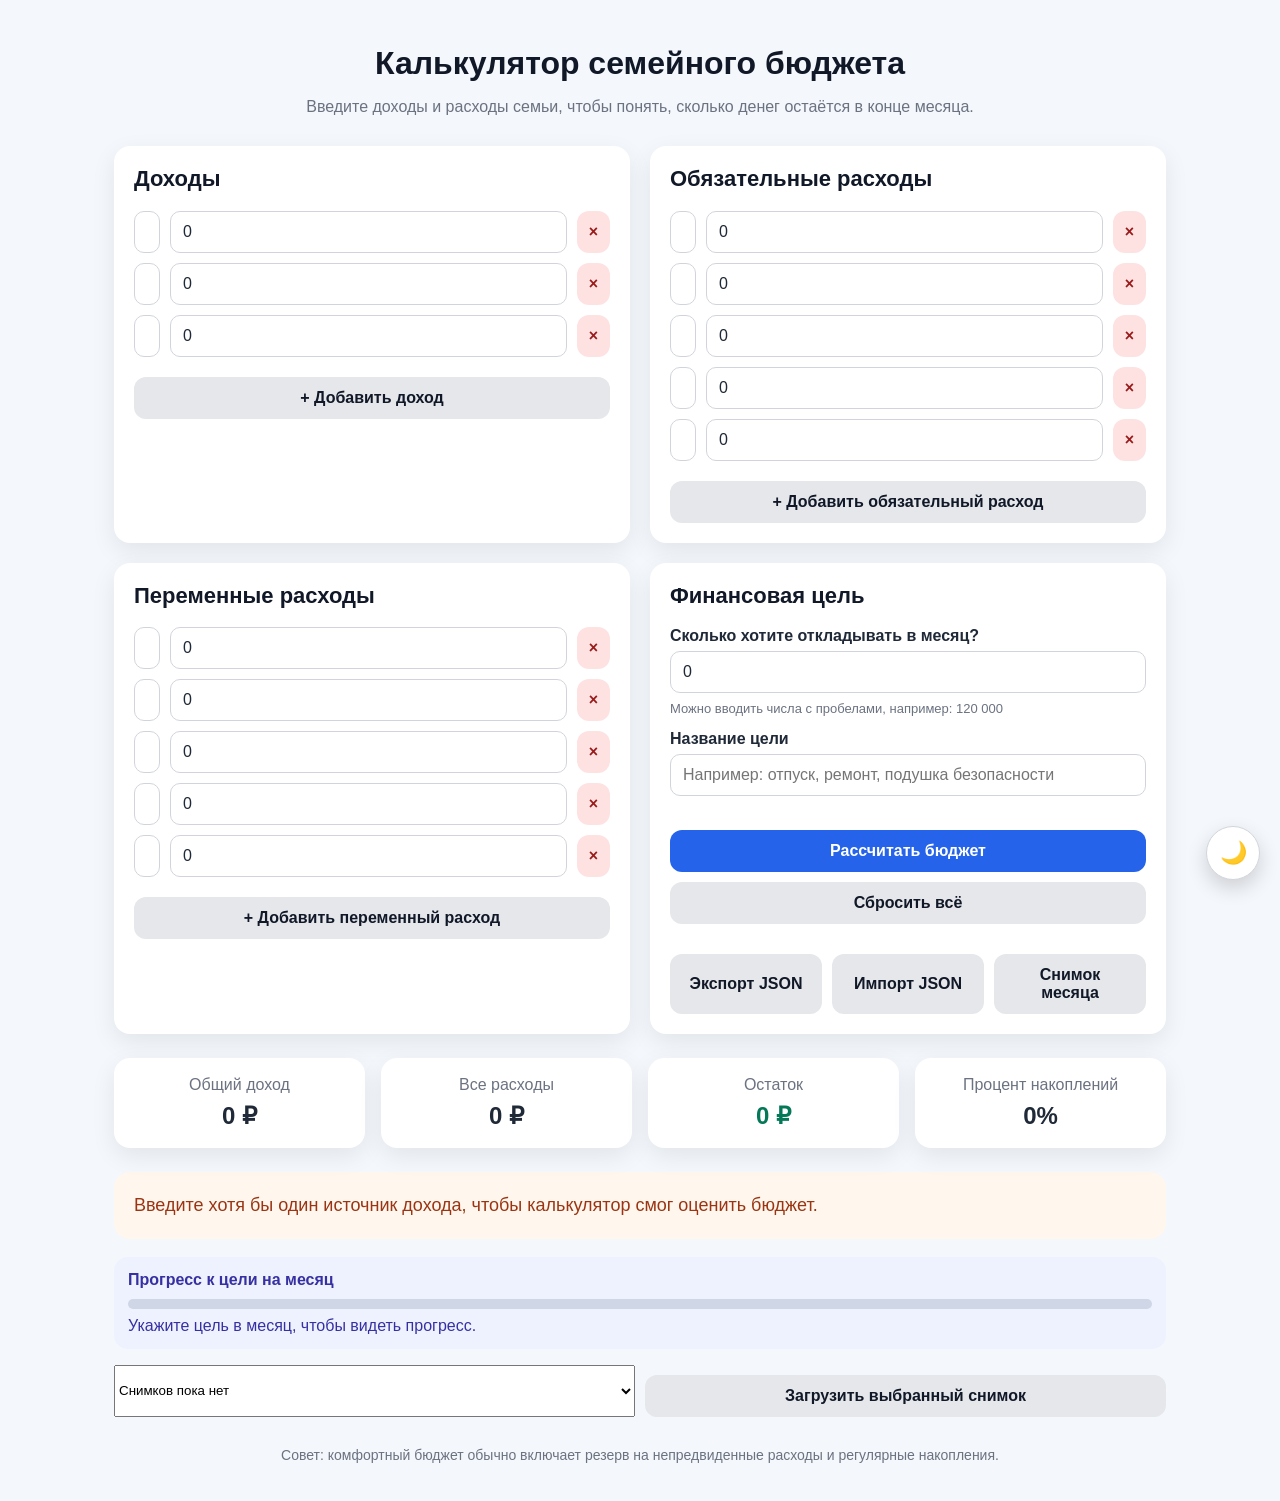
==== calculator.html @ ded3f7fc "Refresh landing with animated background, creative typography, and PWA support. Add vibrant gradient" ====
<!DOCTYPE html>
<html lang="ru">
<head>
  <meta charset="UTF-8" />
  <meta name="viewport" content="width=device-width, initial-scale=1.0" />
  <meta name="description" content="Калькулятор семейного бюджета: доходы, расходы, цели и накопления." />
  <meta name="theme-color" content="#2563eb" />
  <meta name="apple-mobile-web-app-capable" content="yes" />
  <meta name="apple-mobile-web-app-title" content="Семейный бюджет" />
  <link rel="manifest" href="./manifest.webmanifest" />
  <link rel="icon" href="./icons/icon.svg" type="image/svg+xml" />
  <link rel="apple-touch-icon" href="./icons/icon.svg" />

  <style>
    /*
      ================================
      КАЛЬКУЛЯТОР СЕМЕЙНОГО БЮДЖЕТА
      ================================

      Что умеет:
      1. Считает общий доход семьи.
      2. Считает обязательные расходы.
      3. Считает переменные расходы.
      4. Показывает остаток бюджета.
      5. Показывает процент накоплений.
      6. Даёт простую финансовую рекомендацию.
      7. Позволяет добавлять свои статьи доходов и расходов.
      8. Сохраняет данные в браузере через localStorage.

      Как использовать:
      - Откройте файл в браузере или вставьте код в онлайн HTML-редактор.
      - Введите доходы и расходы.
      - Нажмите "Рассчитать бюджет".
      - Данные сохраняются автоматически.
    */

    :root {
      --bg: #f4f7fb;
      --text: #1f2937;
      --title: #111827;
      --muted: #6b7280;
      --card-bg: #ffffff;
      --input-bg: #ffffff;
      --input-border: #d1d5db;
      --focus-ring: rgba(37, 99, 235, 0.15);
      --shadow: 0 8px 24px rgba(0, 0, 0, 0.08);
      --btn-primary-bg: #2563eb;
      --btn-primary-hover: #1d4ed8;
      --btn-secondary-bg: #e5e7eb;
      --btn-secondary-text: #111827;
      --btn-secondary-hover: #d1d5db;
      --btn-danger-bg: #fee2e2;
      --btn-danger-text: #991b1b;
      --btn-danger-hover: #fecaca;
      --recommendation-bg: #ecfdf5;
      --recommendation-text: #065f46;
      --recommendation-warning-bg: #fff7ed;
      --recommendation-warning-text: #9a3412;
      --recommendation-danger-bg: #fef2f2;
      --recommendation-danger-text: #991b1b;
      --positive: #047857;
      --negative: #dc2626;
      --theme-toggle-shadow: 0 8px 20px rgba(0, 0, 0, 0.16);
      --info-bg: #eef2ff;
      --info-text: #3730a3;
    }

    [data-theme="dark"] {
      --bg: #0f172a;
      --text: #e2e8f0;
      --title: #f8fafc;
      --muted: #94a3b8;
      --card-bg: #1e293b;
      --input-bg: #0f172a;
      --input-border: #334155;
      --focus-ring: rgba(96, 165, 250, 0.3);
      --shadow: 0 8px 24px rgba(2, 6, 23, 0.5);
      --btn-primary-bg: #3b82f6;
      --btn-primary-hover: #2563eb;
      --btn-secondary-bg: #334155;
      --btn-secondary-text: #e2e8f0;
      --btn-secondary-hover: #475569;
      --btn-danger-bg: #7f1d1d;
      --btn-danger-text: #fecaca;
      --btn-danger-hover: #991b1b;
      --recommendation-bg: #052e2b;
      --recommendation-text: #a7f3d0;
      --recommendation-warning-bg: #451a03;
      --recommendation-warning-text: #fdba74;
      --recommendation-danger-bg: #450a0a;
      --recommendation-danger-text: #fecaca;
      --positive: #34d399;
      --negative: #f87171;
      --theme-toggle-shadow: 0 8px 20px rgba(2, 6, 23, 0.6);
      --info-bg: #1e1b4b;
      --info-text: #c7d2fe;
    }

    * {
      box-sizing: border-box;
    }

    body {
      margin: 0;
      font-family: Arial, sans-serif;
      background: var(--bg);
      color: var(--text);
      transition: background 0.25s ease, color 0.25s ease;
    }

    .container {
      max-width: 1100px;
      margin: 0 auto;
      padding: 24px;
    }

    h1 {
      text-align: center;
      margin-bottom: 8px;
      color: var(--title);
    }

    .subtitle {
      text-align: center;
      color: var(--muted);
      margin-bottom: 30px;
    }

    .grid {
      display: grid;
      grid-template-columns: repeat(2, 1fr);
      gap: 20px;
    }

    @media (max-width: 800px) {
      .grid {
        grid-template-columns: 1fr;
      }
    }

    .card {
      background: var(--card-bg);
      border-radius: 16px;
      padding: 20px;
      box-shadow: var(--shadow);
      transition: background 0.25s ease, box-shadow 0.25s ease;
    }

    .card h2 {
      margin-top: 0;
      font-size: 22px;
      color: var(--title);
    }

    .field {
      margin-bottom: 14px;
    }

    label {
      display: block;
      margin-bottom: 6px;
      font-weight: 600;
    }

    input {
      width: 100%;
      padding: 11px 12px;
      border: 1px solid var(--input-border);
      background: var(--input-bg);
      color: var(--text);
      border-radius: 10px;
      font-size: 16px;
      outline: none;
      transition: border-color 0.2s ease, box-shadow 0.2s ease, background 0.25s ease, color 0.25s ease;
    }

    input:focus {
      border-color: #2563eb;
      box-shadow: 0 0 0 3px var(--focus-ring);
    }

    .row {
      display: flex;
      gap: 10px;
      margin-bottom: 10px;
    }

    .row input:first-child {
      flex: 2;
    }

    .row input:last-child {
      flex: 1;
    }

    button {
      border: none;
      border-radius: 12px;
      padding: 12px 16px;
      font-size: 16px;
      cursor: pointer;
      font-weight: 700;
      transition: 0.2s;
    }

    .btn-primary {
      background: var(--btn-primary-bg);
      color: white;
      width: 100%;
      margin-top: 20px;
    }

    .btn-primary:hover {
      background: var(--btn-primary-hover);
    }

    .btn-secondary {
      background: var(--btn-secondary-bg);
      color: var(--btn-secondary-text);
      width: 100%;
      margin-top: 10px;
    }

    .btn-secondary:hover {
      background: var(--btn-secondary-hover);
    }

    .btn-danger {
      background: var(--btn-danger-bg);
      color: var(--btn-danger-text);
      padding: 10px 12px;
    }

    .btn-danger:hover {
      background: var(--btn-danger-hover);
    }

    .summary {
      margin-top: 24px;
      display: grid;
      grid-template-columns: repeat(4, 1fr);
      gap: 16px;
    }

    @media (max-width: 900px) {
      .summary {
        grid-template-columns: repeat(2, 1fr);
      }
    }

    @media (max-width: 500px) {
      .summary {
        grid-template-columns: 1fr;
      }
    }

    .summary-item {
      background: var(--card-bg);
      padding: 18px;
      border-radius: 16px;
      box-shadow: var(--shadow);
      text-align: center;
      transition: background 0.25s ease, box-shadow 0.25s ease;
    }

    .summary-item span {
      display: block;
      color: var(--muted);
      margin-bottom: 8px;
    }

    .summary-item strong {
      font-size: 24px;
    }

    .positive {
      color: var(--positive);
    }

    .negative {
      color: var(--negative);
    }

    .recommendation {
      margin-top: 24px;
      padding: 20px;
      border-radius: 16px;
      background: var(--recommendation-bg);
      color: var(--recommendation-text);
      font-size: 18px;
      line-height: 1.5;
      transition: background 0.25s ease, color 0.25s ease;
    }

    .recommendation.warning {
      background: var(--recommendation-warning-bg);
      color: var(--recommendation-warning-text);
    }

    .recommendation.danger {
      background: var(--recommendation-danger-bg);
      color: var(--recommendation-danger-text);
    }

    .footer-note {
      margin-top: 30px;
      text-align: center;
      color: var(--muted);
      font-size: 14px;
    }

    .theme-toggle {
      position: fixed;
      right: 20px;
      bottom: 20px;
      width: 54px;
      height: 54px;
      border-radius: 50%;
      border: 1px solid var(--input-border);
      background: var(--card-bg);
      color: var(--text);
      box-shadow: var(--theme-toggle-shadow);
      z-index: 1000;
      font-size: 22px;
      line-height: 1;
      display: inline-flex;
      align-items: center;
      justify-content: center;
      margin: 0;
    }

    .theme-toggle:hover {
      transform: translateY(-2px);
    }

    .toolbar {
      margin-top: 20px;
      display: grid;
      grid-template-columns: repeat(3, minmax(0, 1fr));
      gap: 10px;
    }

    @media (max-width: 800px) {
      .toolbar {
        grid-template-columns: 1fr;
      }
    }

    .field-help {
      margin-top: 8px;
      color: var(--muted);
      font-size: 13px;
    }

    .form-message {
      margin-top: 10px;
      padding: 10px 12px;
      border-radius: 10px;
      background: var(--recommendation-warning-bg);
      color: var(--recommendation-warning-text);
      font-size: 14px;
      display: none;
    }

    .goal-progress {
      margin-top: 18px;
      padding: 14px;
      border-radius: 14px;
      background: var(--info-bg);
      color: var(--info-text);
    }

    .goal-progress-bar {
      height: 10px;
      border-radius: 999px;
      background: rgba(148, 163, 184, 0.35);
      overflow: hidden;
      margin: 10px 0 8px;
    }

    .goal-progress-fill {
      height: 100%;
      width: 0%;
      background: var(--btn-primary-bg);
      transition: width 0.25s ease;
    }

    .history-panel {
      margin-top: 16px;
      display: grid;
      grid-template-columns: 1fr 1fr;
      gap: 10px;
    }

    @media (max-width: 700px) {
      .history-panel {
        grid-template-columns: 1fr;
      }
    }
  </style>
</head>

<body>
  <div class="container">
    <h1>Калькулятор семейного бюджета</h1>
    <p class="subtitle">
      Введите доходы и расходы семьи, чтобы понять, сколько денег остаётся в конце месяца.
    </p>

    <div class="grid">
      <div class="card">
        <h2>Доходы</h2>

        <div id="incomeList"></div>

        <button class="btn-secondary" onclick="addRow('incomeList', 'Новый доход')">
          + Добавить доход
        </button>
      </div>

      <div class="card">
        <h2>Обязательные расходы</h2>

        <div id="fixedExpenseList"></div>

        <button class="btn-secondary" onclick="addRow('fixedExpenseList', 'Новый расход')">
          + Добавить обязательный расход
        </button>
      </div>

      <div class="card">
        <h2>Переменные расходы</h2>

        <div id="variableExpenseList"></div>

        <button class="btn-secondary" onclick="addRow('variableExpenseList', 'Новый расход')">
          + Добавить переменный расход
        </button>
      </div>

      <div class="card">
        <h2>Финансовая цель</h2>

        <div class="field">
          <label>Сколько хотите откладывать в месяц?</label>
          <input type="text" id="savingGoal" placeholder="Например: 20 000" inputmode="numeric" />
          <div class="field-help">Можно вводить числа с пробелами, например: 120 000</div>
        </div>

        <div class="field">
          <label>Название цели</label>
          <input type="text" id="goalName" placeholder="Например: отпуск, ремонт, подушка безопасности" />
        </div>

        <button class="btn-primary" onclick="calculateBudget()">
          Рассчитать бюджет
        </button>

        <button class="btn-secondary" onclick="resetBudget()">
          Сбросить всё
        </button>

        <!-- Панель дополнительных действий: экспорт, импорт и история -->
        <div class="toolbar">
          <button class="btn-secondary" onclick="exportData()">Экспорт JSON</button>
          <button class="btn-secondary" onclick="triggerImport()">Импорт JSON</button>
          <button class="btn-secondary" onclick="saveMonthlySnapshot()">Снимок месяца</button>
        </div>
        <input type="file" id="importFile" accept=".json,application/json" hidden />
      </div>
    </div>

    <div class="summary">
      <div class="summary-item">
        <span>Общий доход</span>
        <strong id="totalIncome">0 ₽</strong>
      </div>

      <div class="summary-item">
        <span>Все расходы</span>
        <strong id="totalExpenses">0 ₽</strong>
      </div>

      <div class="summary-item">
        <span>Остаток</span>
        <strong id="balance">0 ₽</strong>
      </div>

      <div class="summary-item">
        <span>Процент накоплений</span>
        <strong id="savingPercent">0%</strong>
      </div>
    </div>

    <div id="recommendation" class="recommendation">
      Заполните данные и нажмите «Рассчитать бюджет».
    </div>

    <div class="goal-progress" id="goalProgressBox">
      <strong>Прогресс к цели на месяц</strong>
      <div class="goal-progress-bar">
        <div class="goal-progress-fill" id="goalProgressFill"></div>
      </div>
      <div id="goalProgressText">Укажите цель в месяц, чтобы видеть прогресс.</div>
    </div>

    <div class="history-panel">
      <select id="historySelect" aria-label="Сохраненные снимки бюджета"></select>
      <button class="btn-secondary" onclick="loadSelectedSnapshot()">Загрузить выбранный снимок</button>
    </div>

    <div class="form-message" id="formMessage"></div>

    <p class="footer-note">
      Совет: комфортный бюджет обычно включает резерв на непредвиденные расходы и регулярные накопления.
    </p>
  </div>

  <!-- Кнопка переключения темы (всегда в правом нижнем углу) -->
  <button id="themeToggle" class="theme-toggle" type="button" aria-label="Включить тёмную тему" aria-pressed="false">🌙</button>

  <!-- Скрипт: калькулятор бюджета + переключение светлой/тёмной темы -->
  <script>
    /*
      ================================
      JAVASCRIPT-ЛОГИКА КАЛЬКУЛЯТОРА
      ================================
    */

    const STORAGE_KEY = "familyBudgetCalculator";
    const HISTORY_KEY = "familyBudgetHistory";
    const THEME_STORAGE_KEY = "familyBudgetTheme";

    const defaultData = {
      incomeList: [
        { name: "Зарплата 1", value: 0 },
        { name: "Зарплата 2", value: 0 },
        { name: "Дополнительный доход", value: 0 }
      ],
      fixedExpenseList: [
        { name: "Ипотека / аренда", value: 0 },
        { name: "Коммунальные услуги", value: 0 },
        { name: "Кредиты", value: 0 },
        { name: "Связь и интернет", value: 0 },
        { name: "Образование", value: 0 }
      ],
      variableExpenseList: [
        { name: "Продукты", value: 0 },
        { name: "Транспорт", value: 0 },
        { name: "Одежда", value: 0 },
        { name: "Развлечения", value: 0 },
        { name: "Медицина", value: 0 }
      ],
      savingGoal: 0,
      goalName: ""
    };

    const themeToggleButton = document.getElementById("themeToggle");
    const historySelect = document.getElementById("historySelect");
    const importFileInput = document.getElementById("importFile");
    const formMessage = document.getElementById("formMessage");
    const savingGoalInput = document.getElementById("savingGoal");

    function applyTheme(theme) {
      document.documentElement.setAttribute("data-theme", theme);
      const isDark = theme === "dark";
      themeToggleButton.textContent = isDark ? "☀️" : "🌙";
      themeToggleButton.setAttribute("aria-label", isDark ? "Включить светлую тему" : "Включить тёмную тему");
      themeToggleButton.setAttribute("aria-pressed", String(isDark));
    }

    function initTheme() {
      const savedTheme = localStorage.getItem(THEME_STORAGE_KEY);
      const initialTheme = savedTheme === "dark" ? "dark" : "light";
      applyTheme(initialTheme);
    }

    function formatMoney(value) {
      return new Intl.NumberFormat("ru-RU").format(value) + " ₽";
    }

    function parseAmount(value) {
      const normalized = String(value ?? "")
        .replace(/\s+/g, "")
        .replace(",", ".")
        .replace(/[^\d.-]/g, "");
      const parsed = Number(normalized);
      if (!Number.isFinite(parsed)) return 0;
      return Math.max(0, parsed);
    }

    function formatAmountForInput(value) {
      const safe = Math.max(0, Number(value) || 0);
      return new Intl.NumberFormat("ru-RU", { maximumFractionDigits: 0 }).format(safe);
    }

    function showFormMessage(text = "") {
      formMessage.textContent = text;
      formMessage.style.display = text ? "block" : "none";
    }

    function createRow(listId, name = "", value = 0) {
      const container = document.getElementById(listId);

      const row = document.createElement("div");
      row.className = "row";

      const nameInput = document.createElement("input");
      nameInput.type = "text";
      nameInput.value = name;
      nameInput.placeholder = "Название";

      const valueInput = document.createElement("input");
      valueInput.type = "text";
      valueInput.inputMode = "numeric";
      valueInput.value = formatAmountForInput(value);
      valueInput.placeholder = "Сумма";

      const deleteButton = document.createElement("button");
      deleteButton.className = "btn-danger";
      deleteButton.textContent = "×";
      deleteButton.title = "Удалить строку";

      deleteButton.onclick = function () {
        row.remove();
        saveData();
        calculateBudget();
      };

      nameInput.addEventListener("input", saveData);
      valueInput.addEventListener("input", function () {
        if (String(valueInput.value).includes("-")) {
          valueInput.value = String(valueInput.value).replace(/-/g, "");
          showFormMessage("Отрицательные суммы недоступны. Используйте значение больше или равно 0.");
        } else {
          showFormMessage("");
        }
        saveData();
        calculateBudget();
      });
      valueInput.addEventListener("focus", function () {
        const numericValue = parseAmount(valueInput.value);
        valueInput.value = numericValue ? String(Math.round(numericValue)) : "";
      });
      valueInput.addEventListener("blur", function () {
        valueInput.value = formatAmountForInput(parseAmount(valueInput.value));
      });

      row.appendChild(nameInput);
      row.appendChild(valueInput);
      row.appendChild(deleteButton);

      container.appendChild(row);
    }

    function addRow(listId, defaultName) {
      createRow(listId, defaultName, 0);
      saveData();
    }

    function getListSum(listId) {
      const rows = document.querySelectorAll(`#${listId} .row`);
      let sum = 0;

      rows.forEach(row => {
        const valueInput = row.querySelectorAll("input")[1];
        const value = parseAmount(valueInput.value);
        sum += value;
      });

      return sum;
    }

    function getListData(listId) {
      const rows = document.querySelectorAll(`#${listId} .row`);
      const data = [];

      rows.forEach(row => {
        const inputs = row.querySelectorAll("input");
        data.push({
          name: inputs[0].value,
          value: parseAmount(inputs[1].value)
        });
      });

      return data;
    }

    function calculateBudget() {
      const income = getListSum("incomeList");
      const fixedExpenses = getListSum("fixedExpenseList");
      const variableExpenses = getListSum("variableExpenseList");
      const totalExpenses = fixedExpenses + variableExpenses;
      const balance = income - totalExpenses;

      const savingGoal = parseAmount(document.getElementById("savingGoal").value);
      const goalName = document.getElementById("goalName").value.trim();

      let savingPercent = 0;

      if (income > 0) {
        savingPercent = Math.round((balance / income) * 100);
      }

      document.getElementById("totalIncome").textContent = formatMoney(income);
      document.getElementById("totalExpenses").textContent = formatMoney(totalExpenses);

      const balanceElement = document.getElementById("balance");
      balanceElement.textContent = formatMoney(balance);
      balanceElement.className = balance >= 0 ? "positive" : "negative";

      document.getElementById("savingPercent").textContent = savingPercent + "%";

      showRecommendation(income, totalExpenses, balance, savingGoal, goalName);
      updateGoalProgress(balance, savingGoal, goalName);
      saveData();
    }

    function updateGoalProgress(balance, savingGoal, goalName) {
      const fill = document.getElementById("goalProgressFill");
      const text = document.getElementById("goalProgressText");

      if (savingGoal <= 0) {
        fill.style.width = "0%";
        text.textContent = "Укажите цель в месяц, чтобы видеть прогресс.";
        return;
      }

      const progress = Math.max(0, Math.min(100, Math.round((Math.max(0, balance) / savingGoal) * 100)));
      fill.style.width = progress + "%";

      if (balance <= 0) {
        text.textContent = "Сейчас остаток не покрывает цель. Попробуйте сократить расходы или увеличить доход.";
        return;
      }

      const missing = Math.max(0, savingGoal - balance);
      if (missing === 0) {
        text.textContent = goalName
          ? `Цель «${goalName}» на месяц выполнена: можно отложить ${formatMoney(balance)}.`
          : `Цель на месяц выполнена: можно отложить ${formatMoney(balance)}.`;
        return;
      }

      text.textContent = `Прогресс ${progress}%: до цели осталось ${formatMoney(missing)}.`;
    }

    function showRecommendation(income, expenses, balance, savingGoal, goalName) {
      const box = document.getElementById("recommendation");

      box.className = "recommendation";

      if (income <= 0) {
        box.textContent = "Введите хотя бы один источник дохода, чтобы калькулятор смог оценить бюджет.";
        box.classList.add("warning");
        return;
      }

      if (balance < 0) {
        box.textContent =
          "Расходы превышают доходы на " +
          formatMoney(Math.abs(balance)) +
          ". Рекомендуется пересмотреть переменные расходы и временно сократить необязательные траты.";
        box.classList.add("danger");
        return;
      }

      if (savingGoal > 0 && balance >= savingGoal) {
        box.textContent =
          "Отлично! После всех расходов у вас остаётся " +
          formatMoney(balance) +
          ". Этого достаточно, чтобы откладывать " +
          formatMoney(savingGoal) +
          (goalName ? " на цель «" + goalName + "»." : ".");
        return;
      }

      if (savingGoal > 0 && balance < savingGoal) {
        box.textContent =
          "После расходов остаётся " +
          formatMoney(balance) +
          ", но для цели нужно " +
          formatMoney(savingGoal) +
          ". Не хватает " +
          formatMoney(savingGoal - balance) +
          ". Можно уменьшить расходы или увеличить доход.";
        box.classList.add("warning");
        return;
      }

      if (balance / income >= 0.2) {
        box.textContent =
          "Хороший результат: у вас остаётся около " +
          Math.round((balance / income) * 100) +
          "% дохода. Это комфортный уровень для накоплений и финансовой подушки.";
        return;
      }

      if (balance / income >= 0.1) {
        box.textContent =
          "Бюджет в плюсе, но запас небольшой. Попробуйте довести накопления хотя бы до 20% от дохода.";
        box.classList.add("warning");
        return;
      }

      box.textContent =
        "Бюджет положительный, но остаток меньше 10% дохода. Желательно создать резерв и снизить необязательные расходы.";
      box.classList.add("warning");
    }

    function saveData() {
      const data = {
        incomeList: getListData("incomeList"),
        fixedExpenseList: getListData("fixedExpenseList"),
        variableExpenseList: getListData("variableExpenseList"),
        savingGoal: parseAmount(document.getElementById("savingGoal").value),
        goalName: document.getElementById("goalName").value
      };

      localStorage.setItem(STORAGE_KEY, JSON.stringify(data));
    }

    function normalizeDataShape(rawData) {
      const source = rawData && typeof rawData === "object" ? rawData : {};
      return {
        incomeList: Array.isArray(source.incomeList)
          ? source.incomeList.map(item => ({ name: item?.name || "", value: parseAmount(item?.value) }))
          : defaultData.incomeList,
        fixedExpenseList: Array.isArray(source.fixedExpenseList)
          ? source.fixedExpenseList.map(item => ({ name: item?.name || "", value: parseAmount(item?.value) }))
          : defaultData.fixedExpenseList,
        variableExpenseList: Array.isArray(source.variableExpenseList)
          ? source.variableExpenseList.map(item => ({ name: item?.name || "", value: parseAmount(item?.value) }))
          : defaultData.variableExpenseList,
        savingGoal: parseAmount(source.savingGoal),
        goalName: source.goalName || ""
      };
    }

    function applyDataToForm(data) {
      const safeData = normalizeDataShape(data);

      document.getElementById("incomeList").innerHTML = "";
      document.getElementById("fixedExpenseList").innerHTML = "";
      document.getElementById("variableExpenseList").innerHTML = "";

      safeData.incomeList.forEach(item => {
        createRow("incomeList", item.name, item.value);
      });

      safeData.fixedExpenseList.forEach(item => {
        createRow("fixedExpenseList", item.name, item.value);
      });

      safeData.variableExpenseList.forEach(item => {
        createRow("variableExpenseList", item.name, item.value);
      });

      document.getElementById("savingGoal").value = formatAmountForInput(safeData.savingGoal || 0);
      document.getElementById("goalName").value = safeData.goalName || "";

      calculateBudget();
    }

    function loadData() {
      let data = defaultData;
      try {
        const saved = localStorage.getItem(STORAGE_KEY);
        data = saved ? JSON.parse(saved) : defaultData;
      } catch {
        showFormMessage("Не удалось прочитать сохраненные данные. Загружены значения по умолчанию.");
      }
      applyDataToForm(data);
    }

    function exportData() {
      const payload = {
        version: 1,
        exportedAt: new Date().toISOString(),
        data: {
          incomeList: getListData("incomeList"),
          fixedExpenseList: getListData("fixedExpenseList"),
          variableExpenseList: getListData("variableExpenseList"),
          savingGoal: parseAmount(document.getElementById("savingGoal").value),
          goalName: document.getElementById("goalName").value.trim()
        }
      };

      const blob = new Blob([JSON.stringify(payload, null, 2)], { type: "application/json" });
      const url = URL.createObjectURL(blob);
      const link = document.createElement("a");
      link.href = url;
      link.download = `family-budget-${new Date().toISOString().slice(0, 10)}.json`;
      document.body.appendChild(link);
      link.click();
      link.remove();
      URL.revokeObjectURL(url);
    }

    function triggerImport() {
      importFileInput.value = "";
      importFileInput.click();
    }

    function getHistory() {
      try {
        const raw = localStorage.getItem(HISTORY_KEY);
        const parsed = raw ? JSON.parse(raw) : [];
        return Array.isArray(parsed) ? parsed : [];
      } catch {
        return [];
      }
    }

    function renderHistoryOptions() {
      const snapshots = getHistory();
      historySelect.innerHTML = "";

      if (snapshots.length === 0) {
        const option = document.createElement("option");
        option.value = "";
        option.textContent = "Снимков пока нет";
        historySelect.appendChild(option);
        return;
      }

      snapshots.forEach((snapshot, index) => {
        const option = document.createElement("option");
        option.value = String(index);
        option.textContent = `${snapshot.monthLabel} — ${snapshot.createdAtLabel}`;
        historySelect.appendChild(option);
      });
    }

    function setHistory(history) {
      localStorage.setItem(HISTORY_KEY, JSON.stringify(history));
      renderHistoryOptions();
    }

    function saveMonthlySnapshot() {
      const now = new Date();
      const monthLabel = now.toLocaleDateString("ru-RU", { month: "long", year: "numeric" });
      const createdAtLabel = now.toLocaleDateString("ru-RU");
      const data = {
        incomeList: getListData("incomeList"),
        fixedExpenseList: getListData("fixedExpenseList"),
        variableExpenseList: getListData("variableExpenseList"),
        savingGoal: parseAmount(document.getElementById("savingGoal").value),
        goalName: document.getElementById("goalName").value
      };

      const history = getHistory();
      history.unshift({ id: String(Date.now()), monthLabel, createdAtLabel, data });
      setHistory(history.slice(0, 12));
      showFormMessage(`Снимок за ${monthLabel} сохранен.`);
    }

    function loadSelectedSnapshot() {
      const history = getHistory();
      const index = Number(historySelect.value);
      if (!Number.isInteger(index) || !history[index]) {
        showFormMessage("Выберите корректный снимок для загрузки.");
        return;
      }

      applyDataToForm(history[index].data);
      showFormMessage(`Загружен снимок: ${history[index].monthLabel}.`);
    }

    function resetBudget() {
      const confirmReset = confirm("Вы действительно хотите сбросить все данные?");

      if (!confirmReset) return;

      localStorage.removeItem(STORAGE_KEY);
      loadData();
      showFormMessage("");
    }

    document.getElementById("savingGoal").addEventListener("input", function () {
      if (String(savingGoalInput.value).includes("-")) {
        savingGoalInput.value = String(savingGoalInput.value).replace(/-/g, "");
        showFormMessage("Отрицательные суммы недоступны. Используйте значение больше или равно 0.");
      } else {
        showFormMessage("");
      }
      saveData();
      calculateBudget();
    });

    document.getElementById("goalName").addEventListener("input", saveData);
    savingGoalInput.addEventListener("focus", function () {
      const value = parseAmount(savingGoalInput.value);
      savingGoalInput.value = value ? String(Math.round(value)) : "";
    });
    savingGoalInput.addEventListener("blur", function () {
      savingGoalInput.value = formatAmountForInput(parseAmount(savingGoalInput.value));
    });

    importFileInput.addEventListener("change", function () {
      const file = importFileInput.files?.[0];
      if (!file) return;

      const reader = new FileReader();
      reader.onload = function () {
        try {
          const parsed = JSON.parse(String(reader.result || "{}"));
          const importedData = parsed.data ? parsed.data : parsed;
          applyDataToForm(importedData);
          saveData();
          showFormMessage("Импорт успешно завершен.");
        } catch {
          showFormMessage("Не удалось импортировать файл. Проверьте формат JSON.");
        }
      };
      reader.readAsText(file);
    });

    themeToggleButton.addEventListener("click", function () {
      const currentTheme = document.documentElement.getAttribute("data-theme") === "dark" ? "dark" : "light";
      const nextTheme = currentTheme === "dark" ? "light" : "dark";
      applyTheme(nextTheme);
      localStorage.setItem(THEME_STORAGE_KEY, nextTheme);
    });

    initTheme();
    renderHistoryOptions();
    loadData();

    if ("serviceWorker" in navigator) {
      window.addEventListener("load", function () {
        navigator.serviceWorker.register("./sw.js").catch(function () {});
      });
    }
  </script>
</body>
</html>
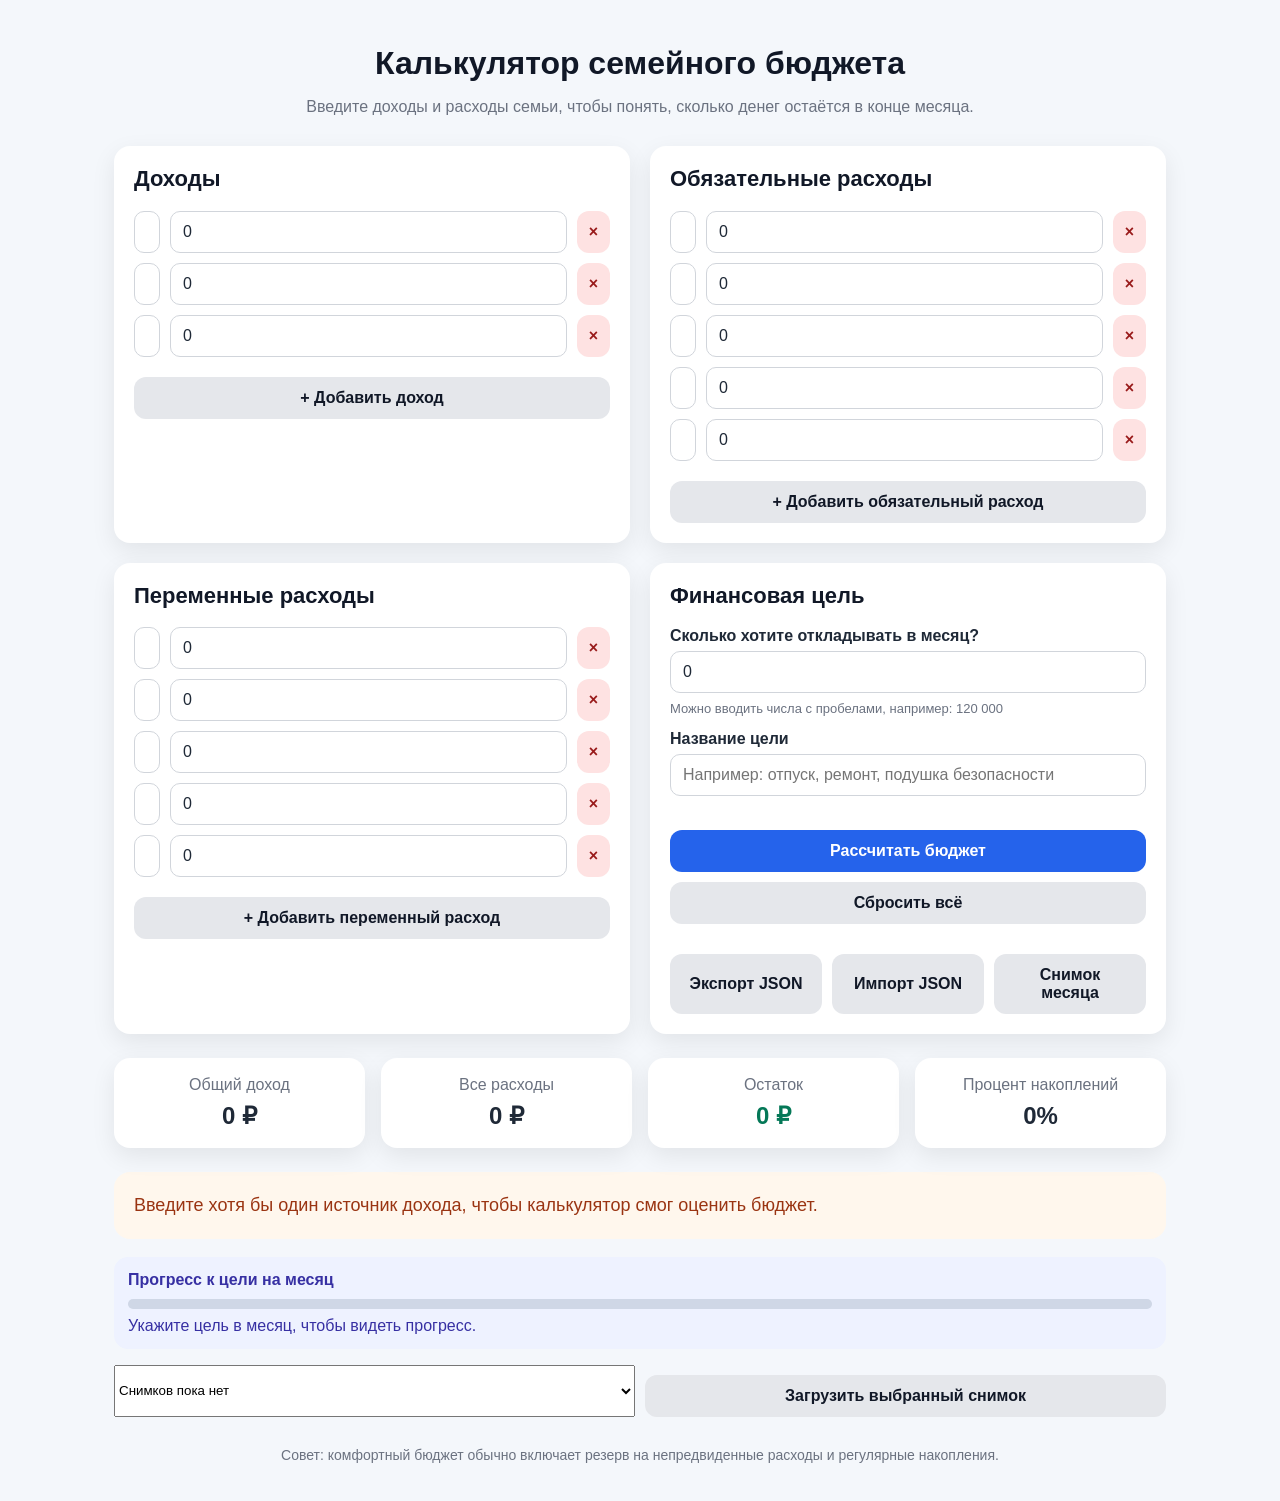
==== commit dee11606: "Fix global theme toggle on landing and sync it across all pages. Keep the theme button only on index" ====
--- a/calculator.html
+++ b/calculator.html
@@ -10,6 +10,8 @@
   <link rel="manifest" href="./manifest.webmanifest" />
   <link rel="icon" href="./icons/icon.svg" type="image/svg+xml" />
   <link rel="apple-touch-icon" href="./icons/icon.svg" />
+  <script src="./theme.js"></script>
+  <script>FamilyBudgetTheme.applySavedTheme();</script>
 
   <style>
     /*
@@ -65,7 +67,7 @@
       --info-text: #3730a3;
     }
 
-    [data-theme="dark"] {
+    html[data-theme="dark"] {
       --bg: #0f172a;
       --text: #e2e8f0;
       --title: #f8fafc;
@@ -309,30 +311,6 @@
       font-size: 14px;
     }
 
-    .theme-toggle {
-      position: fixed;
-      right: 20px;
-      bottom: 20px;
-      width: 54px;
-      height: 54px;
-      border-radius: 50%;
-      border: 1px solid var(--input-border);
-      background: var(--card-bg);
-      color: var(--text);
-      box-shadow: var(--theme-toggle-shadow);
-      z-index: 1000;
-      font-size: 22px;
-      line-height: 1;
-      display: inline-flex;
-      align-items: center;
-      justify-content: center;
-      margin: 0;
-    }
-
-    .theme-toggle:hover {
-      transform: translateY(-2px);
-    }
-
     .toolbar {
       margin-top: 20px;
       display: grid;
@@ -516,10 +494,7 @@
     </p>
   </div>
 
-  <!-- Кнопка переключения темы (всегда в правом нижнем углу) -->
-  <button id="themeToggle" class="theme-toggle" type="button" aria-label="Включить тёмную тему" aria-pressed="false">🌙</button>
-
-  <!-- Скрипт: калькулятор бюджета + переключение светлой/тёмной темы -->
+  <!-- Скрипт: калькулятор бюджета -->
   <script>
     /*
       ================================
@@ -529,8 +504,6 @@
 
     const STORAGE_KEY = "familyBudgetCalculator";
     const HISTORY_KEY = "familyBudgetHistory";
-    const THEME_STORAGE_KEY = "familyBudgetTheme";
-
     const defaultData = {
       incomeList: [
         { name: "Зарплата 1", value: 0 },
@@ -555,25 +528,10 @@
       goalName: ""
     };
 
-    const themeToggleButton = document.getElementById("themeToggle");
     const historySelect = document.getElementById("historySelect");
     const importFileInput = document.getElementById("importFile");
     const formMessage = document.getElementById("formMessage");
     const savingGoalInput = document.getElementById("savingGoal");
-
-    function applyTheme(theme) {
-      document.documentElement.setAttribute("data-theme", theme);
-      const isDark = theme === "dark";
-      themeToggleButton.textContent = isDark ? "☀️" : "🌙";
-      themeToggleButton.setAttribute("aria-label", isDark ? "Включить светлую тему" : "Включить тёмную тему");
-      themeToggleButton.setAttribute("aria-pressed", String(isDark));
-    }
-
-    function initTheme() {
-      const savedTheme = localStorage.getItem(THEME_STORAGE_KEY);
-      const initialTheme = savedTheme === "dark" ? "dark" : "light";
-      applyTheme(initialTheme);
-    }
 
     function formatMoney(value) {
       return new Intl.NumberFormat("ru-RU").format(value) + " ₽";
@@ -1016,14 +974,6 @@
       reader.readAsText(file);
     });
 
-    themeToggleButton.addEventListener("click", function () {
-      const currentTheme = document.documentElement.getAttribute("data-theme") === "dark" ? "dark" : "light";
-      const nextTheme = currentTheme === "dark" ? "light" : "dark";
-      applyTheme(nextTheme);
-      localStorage.setItem(THEME_STORAGE_KEY, nextTheme);
-    });
-
-    initTheme();
     renderHistoryOptions();
     loadData();
 
